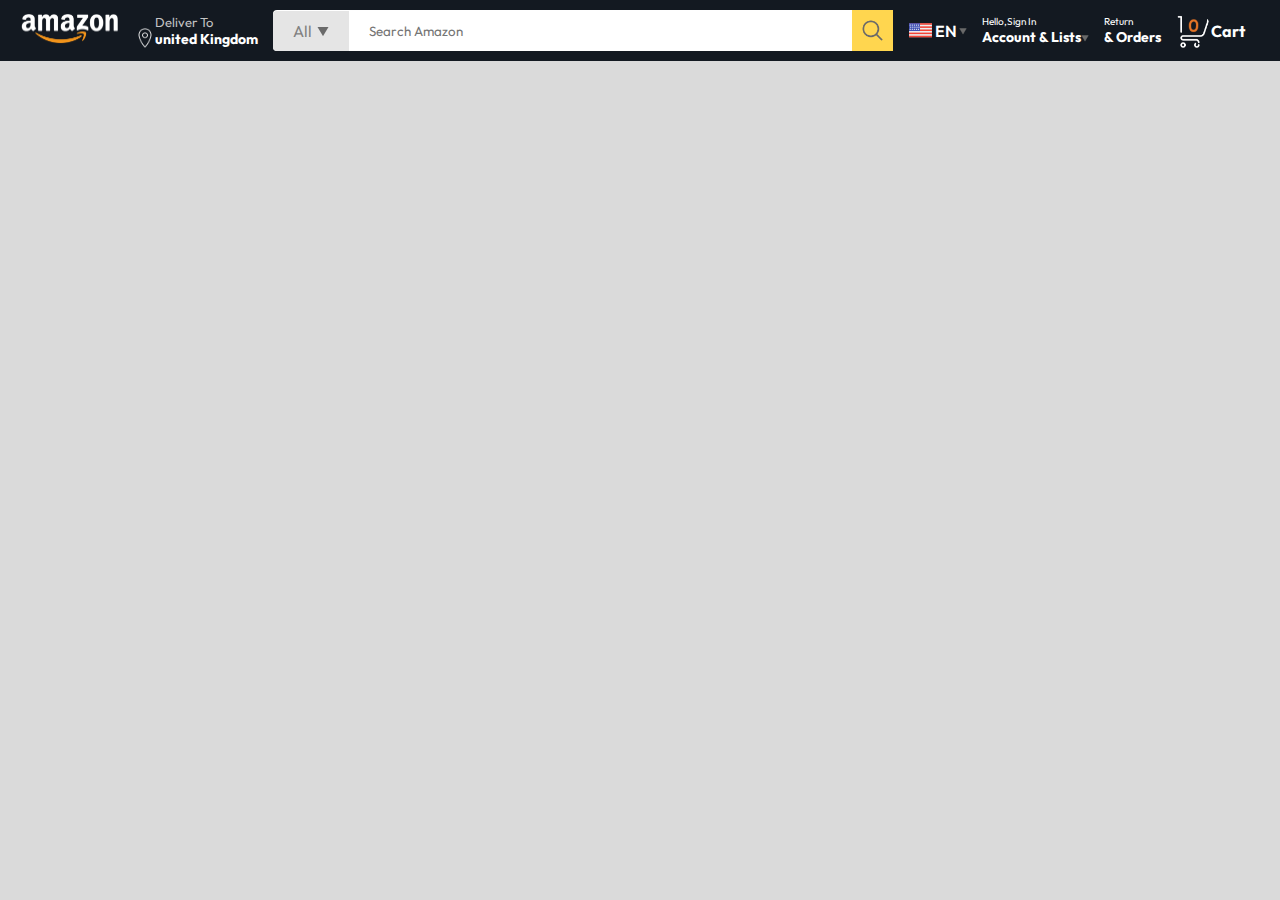
==== HTML/index.html @ 206118ef "navbar completed" ====
<!DOCTYPE html>
<html lang="en">
<head>
  <meta charset="UTF-8">
  <meta name="viewport" content="width=device-width, initial-scale=1.0">
  <title>Amazon Clone By Sailesh Gurung</title>
  <link rel="stylesheet" href="/CSS/style.css">
</head>
<body>
  
  <nav>
    
    <a href="/">
      <img src="/assets/amazon_logo.png" width="100" alt="">
    </a>


     <div class="nav-country">
      <img src="/assets/location_icon.png" height="20" alt="">
      <div>
        <p>Deliver To</p>
        <h1>united Kingdom</h1>
      </div> 
     </div>


     <div class="nav-search">
      <div class="nav-search-category">
        <p>All</p>
        <img src="/assets/dropdown_icon.png" height="12" alt="">
      </div>
      <input type="text" class="nav-search-input" placeholder="Search Amazon">
      <img src="/assets/search_icon.png" class="nav-search-icon" alt="">
     </div>

     <div class="nav-language">
      <img src="/assets/us_flag.png" width="25px" alt="">
      <p>EN</p>
      <img src="/assets/dropdown_icon.png" width="8px" alt="">
     </div>

     <div class="nav-text">
      <p>Hello,Sign In</p>
      <h1>Account & Lists<img src="/assets/dropdown_icon.png" width="8px" alt=""></h1>
     </div>

     <div class="nav-text">
      <p>Return</p>
      <h1>& Orders</h1>
     </div>

     <a href="" class="nav-cart">
      <img src="/assets/cart_icon.png" width="35px" alt="">
      <h4>Cart</h4>
     </a>





  </nav>



  <script src="/JavaScript/script.js">

  </script>
</body>
</html>
---- CSS/style.css ----
@import url('https://fonts.googleapis.com/css2?family=Outfit:wght@100..900&display=swap');
*{
  margin: 0;
  padding: 0;
  box-sizing: border-box;
  font-family: "Outfit", sans-serif;
}
body{
  background: #dadada;
}
a{
  text-decoration: none;

  /* when we apply 'color: inherit;' to an element, it use the same text xolor as its parent element. This can be useful for ensuring consistency intext color across different parts of a webpage or for creating responsive designs where text color adapts to its context. */
  color: inherit;
}

nav{
  display: flex;
  align-items: center;
  justify-content: space-between;
  background: #131921;
  padding: 10px 20px ;
  color: #fff;
}

.nav-country{
  display: flex;
  align-items: end;
  margin-left: 15px;
  font-size: 13px;
  color: #c4c4c4;
}
.nav-country h1{
  color: #fff;
  font-size: 14px ;
}


.nav-search{
  flex: 1;
  display: flex;
  align-items: center;
  background: #fff;
  color: gray;
  max-width: 1000px;
  border-radius: 4px;
  margin-left: 15px;
}
.nav-search-category{
  display: flex;
  align-items: center;
  padding: 10px 20px;
  gap: 5px;
  background: #e5e5e5;
  border-radius: 4px 0 0 4px;
}
.nav-search-input{
  border: none;
  outline: none;
  padding-left: 20px;
  width: 100%;
}
.nav-search-icon{
  max-width: 41px;
  padding: 8px;
  background: #ffd64f;
  border: 0 4px 4px o ;
}



.nav-language{
  display: flex;
  align-items: center;
  gap: 2px;
  font-weight: 600;
  margin-left: 15px;
}
.nav-text{
  margin-left: 15px;
}
.nav-text p{
  font-size: 10px;
}
.nav-text h1{
  font-size: 14px;
}



.nav-cart{
  display: flex;
  align-items: center;
  margin: 0 15px ;
}
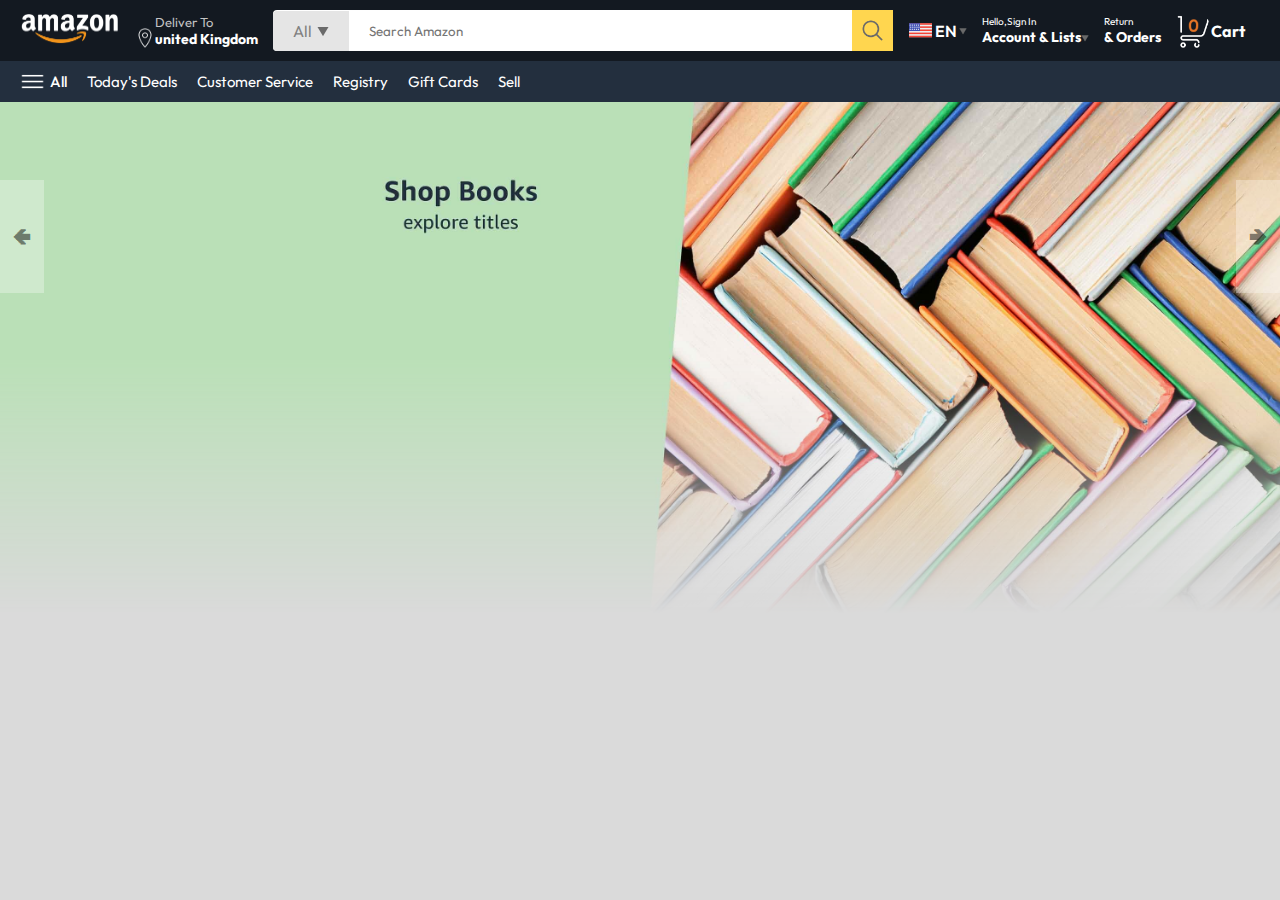
==== commit e03ae80c: "image slider update" ====
--- a/HTML/index.html
+++ b/HTML/index.html
@@ -8,9 +8,10 @@
 </head>
 <body>
   
+<!-- ------------------Navigation Menu----------------- -->
   <nav>
     
-    <a href="/">
+    <a href="#">
       <img src="/assets/amazon_logo.png" width="100" alt="">
     </a>
 
@@ -54,16 +55,41 @@
       <h4>Cart</h4>
      </a>
 
-
-
-
-
   </nav>
 
+  <div class="nav-button">
+    <div>
+      <img src="/assets/menu_icon.png" width="25px" alt="">
+      <p>
+        All
+      </p>
+    </div>
+    <p>Today's Deals</p>
+    <p>Customer Service</p>
+    <p>Registry</p>
+    <p>Gift Cards</p>
+    <p>Sell</p>
+  </div>
+  <!-- ---------------Navigation Menu------------------ -->
 
-
-  <script src="/JavaScript/script.js">
-
-  </script>
+  <div class="header-slider">
+    <a href="#" class="control_prev">&#129144</a>
+    <a href="#" class="control_next">&#129146</a>
+    <ul>
+      <img src="/assets/header1.jpg" class="header-img" alt="">
+      <img src="/assets/header2.jpg" class="header-img" alt="">
+      <img src="/assets/header3.jpg" class="header-img" alt="">
+      <img src="/assets/header4.jpg" class="header-img" alt="">
+      <img src="/assets/header5.jpg" class="header-img" alt="">
+      <img src="/assets/header6.jpg" class="header-img" alt="">
+    </ul>
+  </div>
+  
+  
+  
+  
+  
+  
+  <script src="/JavaScript/script.js"></script>
 </body>
 </html>--- a/CSS/style.css
+++ b/CSS/style.css
@@ -93,4 +93,57 @@
   display: flex;
   align-items: center;
   margin: 0 15px ;
+}
+
+
+.nav-button{
+  display: flex;
+  align-items: center;
+  gap: 20px;
+  padding: 8px 20px;
+  background: #232f3e ;
+  color: #fff;
+  font-size: 15px;
+}
+.nav-button div{
+  display: flex;
+  align-items: center;
+  gap: 5px;
+  font-weight: 500;
+}
+
+
+.header-slider ul{
+  display: flex;
+  overflow-y: hidden;
+}
+.header-img{
+  max-width:100%;
+
+  /* 
+  1.mask-image:- applies an image or gradient as a mask to   the element
+  2.linear-gradient:- creates a linear gradient
+  3.to bottom:- specifies the direction of the gradient, in this case from top to bottom
+  4.#000000 50%:- sets the color to black (#000000) at 50% of the gradient's length
+  5.transparent 100%:- define another gradient stop, setting the color to transparent at the end of the gradient(100%)
+  so,the element will have a linear gradient mask that fades from black to transparent vertically creating a fade-out effect 
+  */
+  mask-image: linear-gradient(to bottom, #000000 50%, transparent 100%);
+}
+.header-slider a{
+  position: absolute;
+  top: 20%;
+  /* elements will be placed one layer above other element on the webpage, its like arranging items on a table where items with a higher z-index are placed on the top of the items with a lower z-index  */
+  z-index: 1;
+  padding:5vh 1vw ;
+  background: #ffffff4f;
+  color: #0000007b;
+  text-decoration: none;
+  font-weight: 600;
+  font-size: 18px;
+  cursor: pointer;
+}
+
+.control_next{
+  right: 0;
 }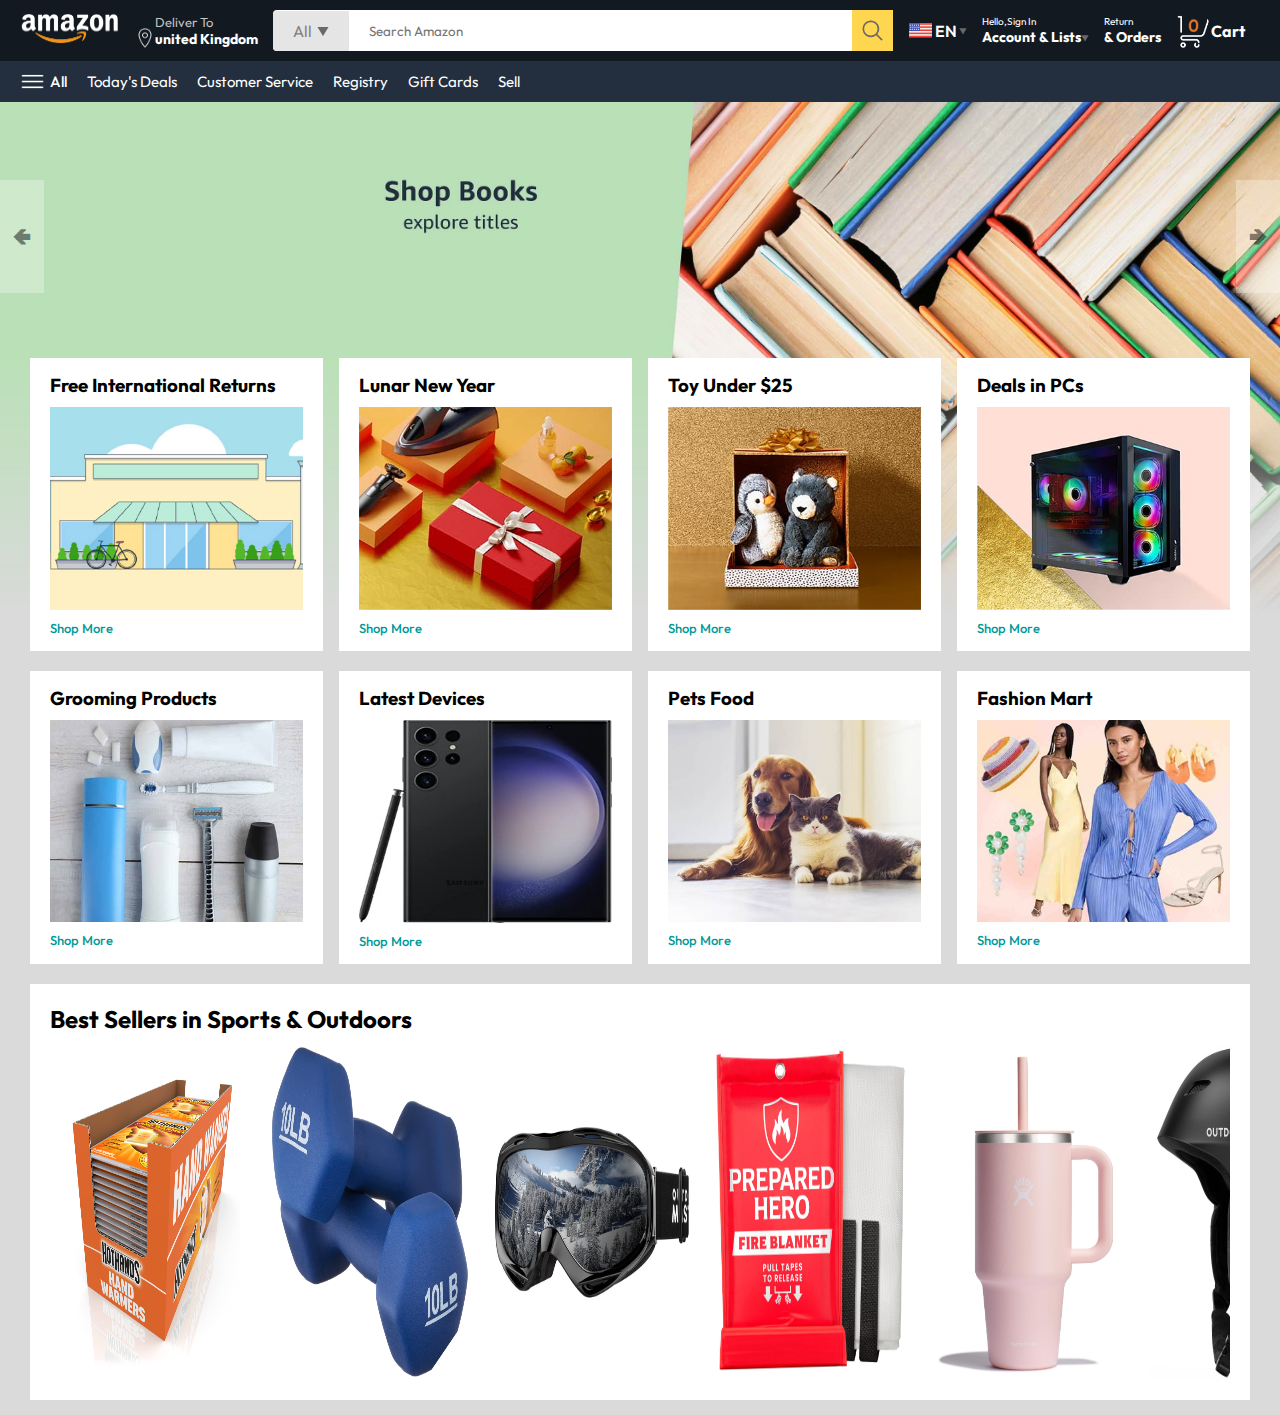
==== commit 9728e71e: "initial" ====
--- a/HTML/index.html
+++ b/HTML/index.html
@@ -70,8 +70,11 @@
     <p>Gift Cards</p>
     <p>Sell</p>
   </div>
-  <!-- ---------------Navigation Menu------------------ -->
+<!-- -----------------Navigation Menu------------------ -->
 
+
+
+<!-- -------------------Image Slider------------------- -->
   <div class="header-slider">
     <a href="#" class="control_prev">&#129144</a>
     <a href="#" class="control_next">&#129146</a>
@@ -84,7 +87,85 @@
       <img src="/assets/header6.jpg" class="header-img" alt="">
     </ul>
   </div>
-  
+
+  <div class="box-row header-box">
+    <div class="box-col">
+      <h3>Free International Returns</h3>
+      <img src="/assets/box1-1.jpg" alt="">
+      <a href="#">Shop More</a>
+    </div>
+
+    <div class="box-col">
+      <h3>Lunar New Year</h3>
+      <img src="/assets/box1-2.jpg" alt="">
+      <a href="#">Shop More</a>
+    </div>
+
+    <div class="box-col">
+      <h3>Toy Under $25</h3>
+      <img src="/assets/box1-3.jpg" alt="">
+      <a href="#">Shop More</a>
+    </div>
+
+    <div class="box-col">
+      <h3>Deals in PCs</h3>
+      <img src="/assets/box1-4.jpg" alt="">
+      <a href="#">Shop More</a>
+    </div>
+  </div>
+  <div class="box-row">
+    <div class="box-col">
+      <h3>Grooming Products</h3>
+      <img src="/assets/box2-1.jpg" alt="">
+      <a href="#">Shop More</a>
+    </div>
+
+    <div class="box-col">
+      <h3>Latest Devices</h3>
+      <img src="/assets/box2-2.jpg" alt="">
+      <a href="#">Shop More</a>
+    </div>
+
+    <div class="box-col">
+      <h3>Pets Food</h3>
+      <img src="/assets/box2-3.jpg" alt="">
+      <a href="#">Shop More</a>
+    </div>
+
+    <div class="box-col">
+      <h3>Fashion Mart</h3>
+      <img src="/assets/box2-4.jpg" alt="">
+      <a href="#">Shop More</a>
+    </div>
+  </div>
+<!-- -----------------------Image Slider--------------- -->
+
+<!-- ----------------Product Slider-------------------- -->
+  <div class="products-slider">
+    <h2>Best Sellers in Sports & Outdoors</h2>
+    <div class="products">
+      <img src="/assets/product1-1.jpg" alt="">
+      <img src="/assets/product1-2.jpg" alt="">
+      <img src="/assets/product1-3.jpg" alt="">
+      <img src="/assets/product1-4.jpg" alt="">
+      <img src="/assets/product1-5.jpg" alt="">
+      <img src="/assets/product1-6.jpg" alt="">
+      <img src="/assets/product1-7.jpg" alt="">
+      <img src="/assets/product1-8.jpg" alt="">
+      <img src="/assets/product1-9.jpg" alt="">
+      <img src="/assets/product1-10.jpg" alt="">
+
+    </div>
+
+  </div>
+
+
+
+
+
+
+<!-- ----------------Product Slider-------------------- -->
+
   
   
   
--- a/CSS/style.css
+++ b/CSS/style.css
@@ -146,4 +146,50 @@
 
 .control_next{
   right: 0;
+}
+
+.box-row{
+  display: flex;
+  flex-wrap: wrap;
+  row-gap: 20px;
+  justify-content: space-between;
+  margin: 20px 30px;
+}
+.box-col{
+  display: flex;
+  flex-direction: column;
+  gap: 10px;
+  padding: 15px 20px;
+  background: #fff;
+  max-width: 24%;
+  min-height: 200px;
+  z-index: 1;
+}
+.box-col a{
+  font-size: 13px;
+  color: #009999;
+  font-weight: 500;
+}
+.header-box{
+  margin-top: -20vw;
+}
+
+.products-slider{
+  background: #fff;
+  margin: 0 30px;
+  padding: 20px;
+  margin-bottom: 15px;  
+}
+.products-slider .products{
+  display: flex;
+  overflow-x: auto;
+  gap: 20px;
+  margin-top: 10px;
+}
+.products-slider .products img{
+  max-width: 200px;
+  max-height: 200;
+}
+.products-slider .products::-webkit-scrollbar{
+  display: none;
 }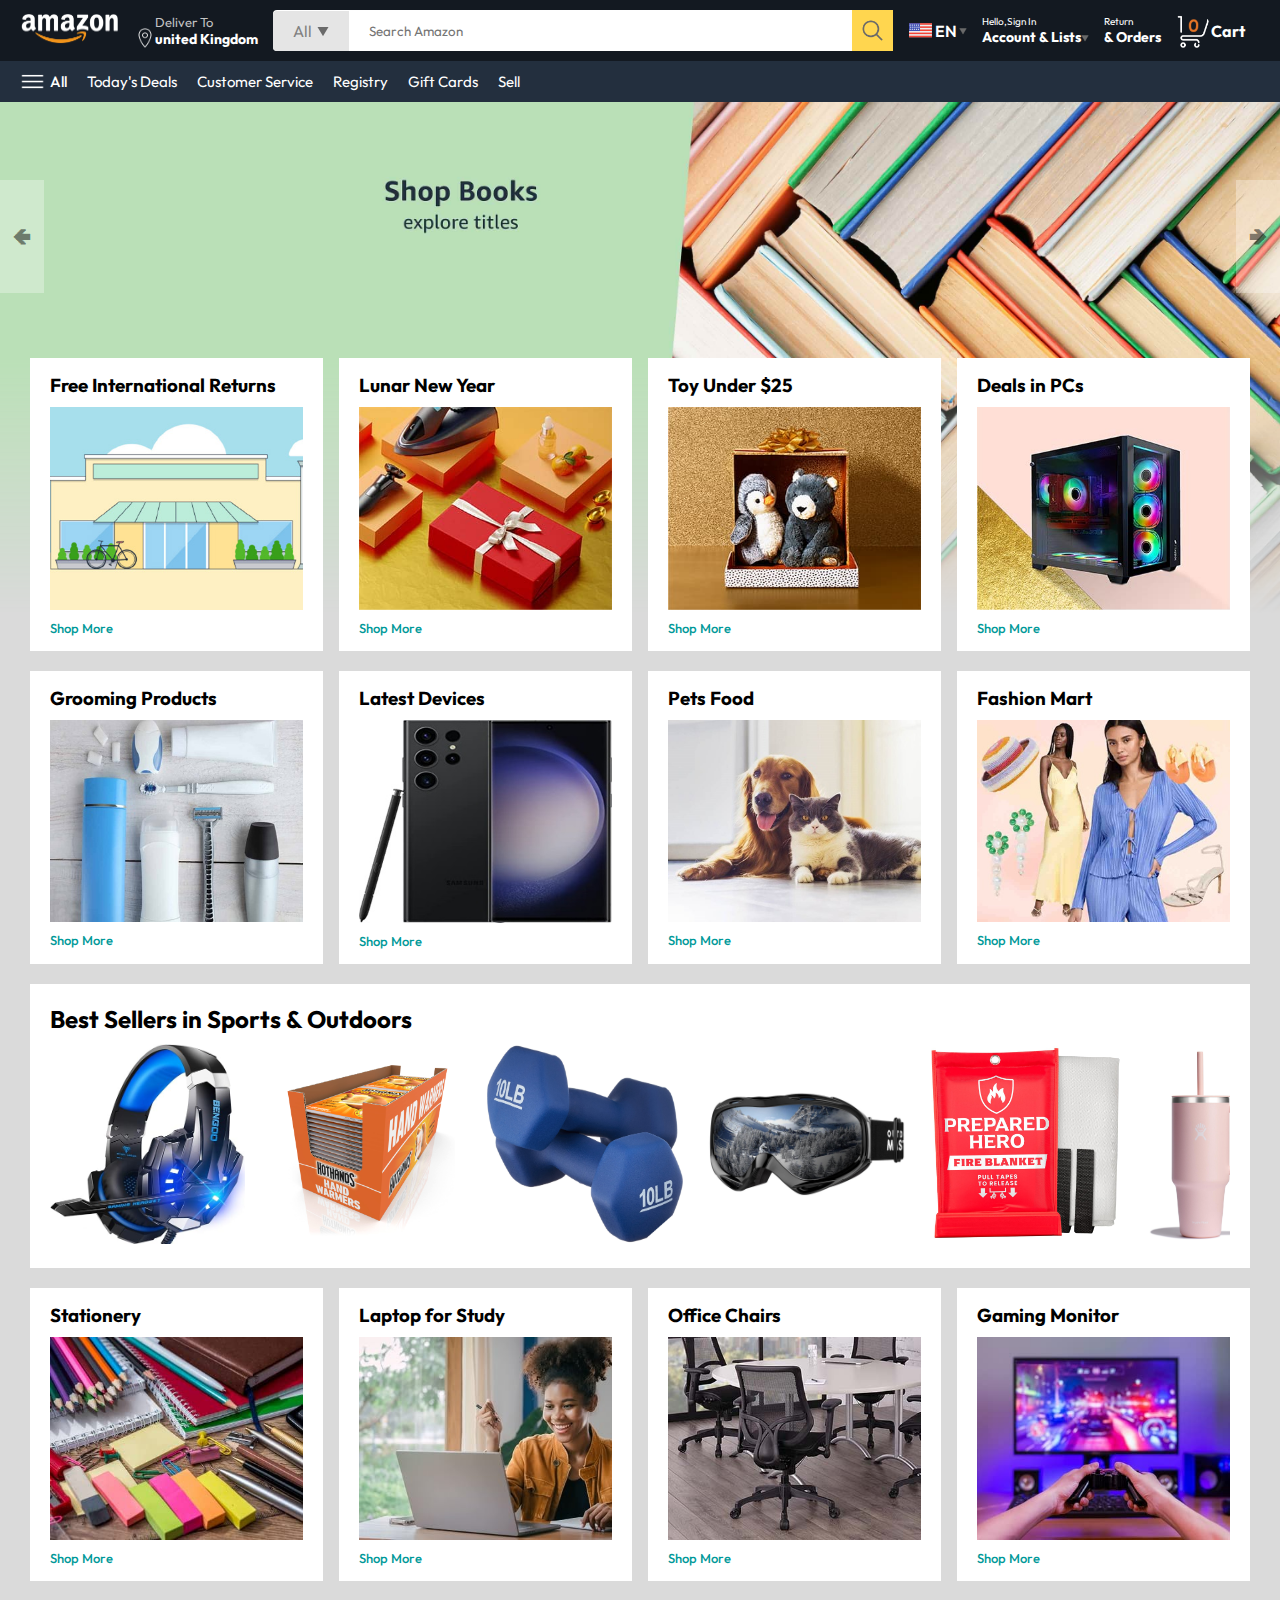
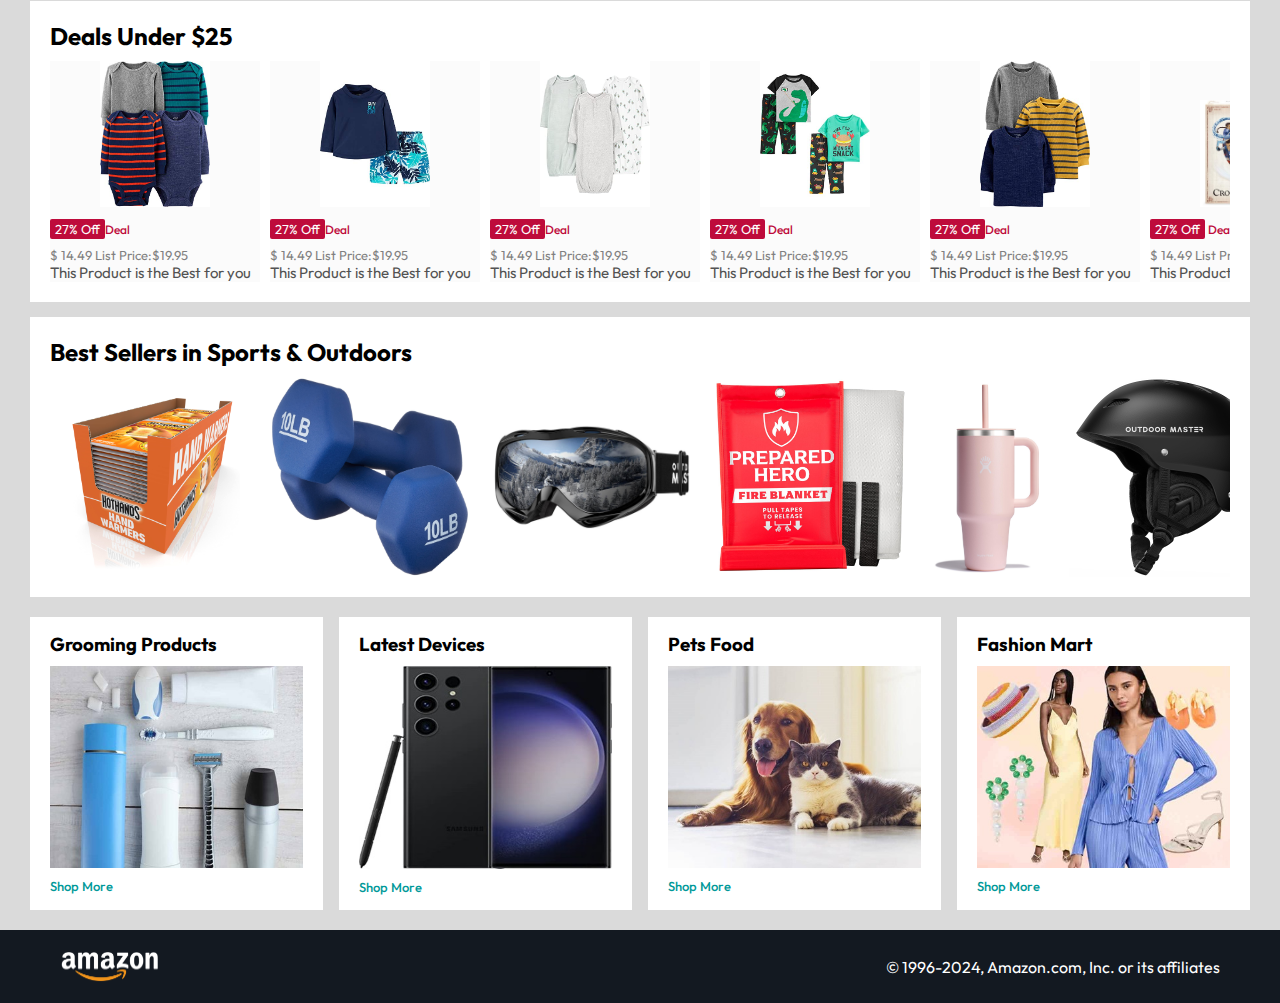
==== commit 9b548b17: "update" ====
--- a/HTML/index.html
+++ b/HTML/index.html
@@ -7,6 +7,7 @@
   <link rel="stylesheet" href="/CSS/style.css">
 </head>
 <body>
+
   
 <!-- ------------------Navigation Menu----------------- -->
   <nav>
@@ -113,6 +114,7 @@
       <a href="#">Shop More</a>
     </div>
   </div>
+
   <div class="box-row">
     <div class="box-col">
       <h3>Grooming Products</h3>
@@ -139,11 +141,16 @@
     </div>
   </div>
 <!-- -----------------------Image Slider--------------- -->
+
+
 
 <!-- ----------------Product Slider-------------------- -->
   <div class="products-slider">
     <h2>Best Sellers in Sports & Outdoors</h2>
     <div class="products">
+      <a href="/HTML/product.html">
+        <img src="/assets/product_img.jpg" alt="">
+      </a>
       <img src="/assets/product1-1.jpg" alt="">
       <img src="/assets/product1-2.jpg" alt="">
       <img src="/assets/product1-3.jpg" alt="">
@@ -154,19 +161,206 @@
       <img src="/assets/product1-8.jpg" alt="">
       <img src="/assets/product1-9.jpg" alt="">
       <img src="/assets/product1-10.jpg" alt="">
-
-    </div>
-
-  </div>
-
-
-
-
-
+    </div>
+  </div>
+
+  <div class="box-row">
+    <div class="box-col">
+      <h3>Stationery</h3>
+      <img src="/assets/box3-1.jpg" alt="">
+      <a href="#">Shop More</a>
+    </div>
+
+    <div class="box-col">
+      <h3>Laptop for Study</h3>
+      <img src="/assets/box3-2.jpg" alt="">
+      <a href="#">Shop More</a>
+    </div>
+
+    <div class="box-col">
+      <h3>Office Chairs</h3>
+      <img src="/assets/box3-3.jpg" alt="">
+      <a href="#">Shop More</a>
+    </div>
+
+    <div class="box-col">
+      <h3>Gaming Monitor</h3>
+      <img src="/assets/box3-4.jpg" alt="">
+      <a href="#">Shop More</a>
+    </div>
+  </div>
+
+
+  <div class="products-slider-with-price">
+  <h2>Deals Under $25</h2>
+  <div class="products">
+    <div class="product-card">
+      <div class="product-img-container">
+        <img src="/assets/product2-1.jpg" alt="">
+      </div>
+      <div class="product-offer">
+        <p>27% Off</p><span>Deal</span>
+      </div>
+      <p class="product-price">$ <span>14.49</span> List Price:$19.95</p>
+      <h4>This Product is the Best for you</h4>
+    </div>
+    <div class="product-card">
+      <div class="product-img-container">
+        <img src="/assets/product2-2.jpg" alt="">
+      </div>
+      <div class="product-offer">
+        <p>27% Off</p><span>Deal</span>
+      </div>
+      <p class="product-price">$ <span>14.49</span> List Price:$19.95</p>
+      <h4>This Product is the Best for you</h4>
+    </div>
+    <div class="product-card">
+      <div class="product-img-container">
+        <img src="/assets/product2-3.jpg" alt="">
+      </div>
+      <div class="product-offer">
+        <p>27% Off</p><span>Deal</span>
+      </div>
+      <p class="product-price">$ <span>14.49</span> List Price:$19.95</p>
+      <h4>This Product is the Best for you</h4>
+    </div>
+    <div class="product-card">
+      <div class="product-img-container">
+        <img src="/assets/product2-4.jpg" alt="">
+      </div>
+      <div class="product-offer">
+        <p>27% Off</p> <span>Deal</span>
+      </div>
+      <p class="product-price">$ <span>14.49</span> List Price:$19.95</p>
+      <h4>This Product is the Best for you</h4>
+    </div>
+    <div class="product-card">
+      <div class="product-img-container">
+        <img src="/assets/product2-5.jpg" alt="">
+      </div>
+      <div class="product-offer">
+        <p>27% Off </p><span>Deal</span>
+      </div>
+      <p class="product-price">$ <span>14.49</span> List Price:$19.95</p>
+      <h4>This Product is the Best for you</h4>
+    </div>
+    <div class="product-card">
+      <div class="product-img-container">
+        <img src="/assets/product2-6.jpg" alt="">
+      </div>
+      <div class="product-offer">
+        <p>27% Off</p> <span>Deal</span>
+      </div>
+      <p class="product-price">$ <span>14.49</span> List Price:$19.95</p>
+      <h4>This Product is the Best for you</h4>
+    </div>
+    <div class="product-card">
+      <div class="product-img-container">
+        <img src="/assets/product2-7.jpg" alt="">
+      </div>
+      <div class="product-offer">
+        <p>27% Off</p> <span>Deal</span> 
+      </div>
+      <p class="product-price">$ <span>14.49</span> List Price:$19.95</p>
+      <h4>This Product is the Best for you</h4>
+    </div>
+    <div class="product-card">
+      <div class="product-img-container">
+        <img src="/assets/product2-8.jpg" alt="">
+      </div>
+      <div class="product-offer">
+        <p>27% Off</p> <span>Deal</span>
+      </div>
+      <p class="product-price">$ <span>14.49</span> List Price:$19.95</p>
+      <h4>This Product is the Best for you</h4>
+    </div>
+    <div class="product-card">
+      <div class="product-img-container">
+        <img src="/assets/product2-9.jpg" alt="">
+      </div>
+      <div class="product-offer">
+        <p>27% Off</p> <span>Deal</span>
+      </div>
+      <p class="product-price">$ <span>14.49</span> List Price:$19.95</p>
+      <h4>This Product is the Best for you</h4>
+    </div>
+    <div class="product-card">
+      <div class="product-img-container">
+        <img src="/assets/product2-10.jpg" alt="">
+      </div>
+      <div class="product-offer">
+        <p>27% Off</p> <span>Deal</span>
+      </div>
+      <p class="product-price">$ <span>14.49</span> List Price:$19.95</p>
+      <h4>This Product is the Best for you</h4>
+    </div>
+    <div class="product-card">
+      <div class="product-img-container">
+        <img src="/assets/product2-11.jpg" alt="">
+      </div>
+      <div class="product-offer">
+        <p>27% Off</p> <span>Deal</span> 
+      </div>
+      <p class="product-price">$ <span>14.49</span> List Price:$19.95</p>
+      <h4>This Product is the Best for you</h4>
+    </div>
+  </div>
+  </div>
+
+  <div class="products-slider">
+  <h2>Best Sellers in Sports & Outdoors</h2>
+  <div class="products">
+    <img src="/assets/product1-1.jpg" alt="">
+    <img src="/assets/product1-2.jpg" alt="">
+    <img src="/assets/product1-3.jpg" alt="">
+    <img src="/assets/product1-4.jpg" alt="">
+    <img src="/assets/product1-5.jpg" alt="">
+    <img src="/assets/product1-6.jpg" alt="">
+    <img src="/assets/product1-7.jpg" alt="">
+    <img src="/assets/product1-8.jpg" alt="">
+    <img src="/assets/product1-9.jpg" alt="">
+    <img src="/assets/product1-10.jpg" alt="">
+  </div>
+  </div>
+
+  <div class="box-row">
+  <div class="box-col">
+    <h3>Grooming Products</h3>
+    <img src="/assets/box2-1.jpg" alt="">
+    <a href="#">Shop More</a>
+  </div>
+
+  <div class="box-col">
+    <h3>Latest Devices</h3>
+    <img src="/assets/box2-2.jpg" alt="">
+    <a href="#">Shop More</a>
+  </div>
+
+  <div class="box-col">
+    <h3>Pets Food</h3>
+    <img src="/assets/box2-3.jpg" alt="">
+    <a href="#">Shop More</a>
+  </div>
+
+  <div class="box-col">
+    <h3>Fashion Mart</h3>
+    <img src="/assets/box2-4.jpg" alt="">
+    <a href="#">Shop More</a>
+  </div>
+  </div>
 
 <!-- ----------------Product Slider-------------------- -->
 
-  
+
+
+<!-- -----------------Footer--------------------------- -->
+
+  <footer>
+  <img src="/assets/amazon_logo.png" width="100" alt="">
+  <p>© 1996-2024, Amazon.com, Inc. or its affiliates</p>
+  </footer>
+
+<!-- -----------------Footer--------------------------- -->
   
   
   
--- a/CSS/style.css
+++ b/CSS/style.css
@@ -188,8 +188,71 @@
 }
 .products-slider .products img{
   max-width: 200px;
-  max-height: 200;
+  max-height: 200px;
 }
 .products-slider .products::-webkit-scrollbar{
   display: none;
-}+}
+
+.products-slider-with-price{
+  background: #fff;
+  margin: 0 30px;
+  padding: 20px;
+  margin-bottom: 15px;
+}
+.products-slider-with-price .products{
+  display: flex;
+
+  /* if the content inside the element overflows horizontally, a scrollbar will be displayed to allow users to scroll and view the overflowing content horizontally. If the content fits within the element's width, no scrollbar will be shown. */
+  overflow-x: auto;
+  gap: 10px;
+  margin-top: 10px ;
+}
+.products-slider-with-price .products::-webkit-scrollbar{
+  display: none;
+}
+.product-card{
+  display: flex;
+  flex-direction: column;
+  justify-content: end;
+  min-width: 210px;
+  background: #fbfbfb;
+}
+.product-card img{
+  width: 110px;
+  margin: 0 50px;
+}
+.product-offer p{
+  background: #be0b3b;
+  color: #fff;
+  display: inline-block;
+  padding: 2px 5px;
+  border-radius: 2px;
+  margin: 8px 0;
+  font-size: 13px;
+}
+.product-offer span{
+  color: #be0b3b;
+  font-weight: 500;
+  font-size: 12px;
+}
+.product-price{
+  color: gray;
+  font-size: 13px;
+}
+.product-card h4{
+  color: #525252;
+  font-size: 15px;
+  font-weight: 400 ;
+}
+
+footer{
+  display: flex;
+  justify-content: space-between;
+  align-items: center;
+  color: #fff;
+  background: #131921;
+  padding: 20px 60px;
+}
+
+
